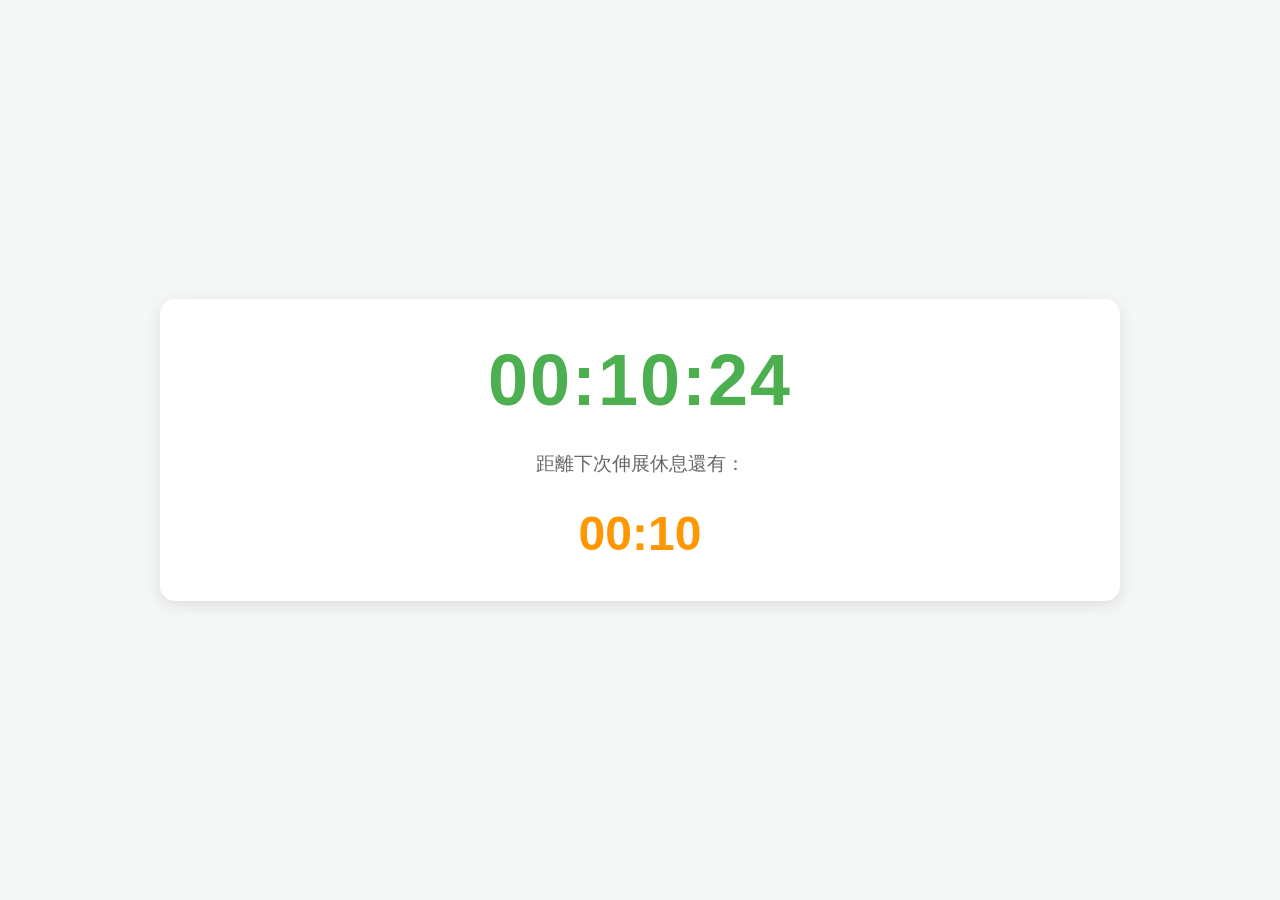
==== index.html @ 3ae5c91c "PosePause AI Assistant" ====
<!doctype html>
<html lang="zh-TW">
  <head>
    <meta charset="UTF-8" />
    <meta name="viewport" content="width=device-width, initial-scale=1.0" />
    <title>辦公室防久坐小幫手</title>
    <link rel="stylesheet" href="style.css" />

    <script src="https://cdn.jsdelivr.net/npm/@tensorflow/tfjs@1.3.1/dist/tf.min.js"></script>
    <script src="https://cdn.jsdelivr.net/npm/@teachablemachine/pose@0.8/dist/teachablemachine-pose.min.js"></script>
  </head>
  <body>
    <div id="dashboard-container" class="container">
      <h1 id="current-time">00:00:00</h1>
      <p style="font-size: 1.2rem; color: #666;">距離下次伸展休息還有：</p>
      <h2 id="time-left">00:10</h2>
    </div>

    <div id="reminder-modal" class="modal-overlay" style="display: none">
      <div class="modal-box">
        <h2>起來動一動！</h2>
        <p>你已經坐了 1 小時，請站起來伸展</p>
        <div class="btn-group">
          <button class="btn-primary" onclick="startExercise()">開始運動</button>
          <button class="btn-secondary" onclick="snooze()">稍後提醒</button>
        </div>
      </div>
    </div>

    <div id="yoga-container" class="container" style="display: none">
      <h2 id="instruction-text">請稍候...</h2>
      
      <div class="yoga-display">
        <div class="canvas-wrapper">
          <canvas id="canvas"></canvas>
        </div>
        <div class="image-wrapper">
          <img id="pose-image" src="" alt="示範動作" style="display:none;" />
        </div>
      </div>
      
      <div id="label-container"></div>
    </div>

    <div id="game-container" class="container" style="display: none">
      <h2>挑戰成功！來玩場遊戲放鬆一下</h2>
      <iframe
        src="./nonograms/index.html"
        width="100%"
        height="600px"
        frameborder="0"
      ></iframe>
      <button class="btn-primary" style="margin-top: 20px;" onclick="backToWork()">結束休息，開始工作並重新計時</button>
    </div>

    <script src="yoga.js"></script>
    <script src="reminder.js"></script>
  </body>
</html>
---- style.css ----
body {
    font-family: 'Segoe UI', Tahoma, Geneva, Verdana, sans-serif;
    margin: 0;
    padding: 0;
    background-color: #f4f7f6;
    color: #333;
    display: flex;
    justify-content: center;
    align-items: center;
    min-height: 100vh;
}

.container {
    width: 80%;
    max-width: 900px; 
    background: white;
    padding: 30px;
    border-radius: 15px;
    box-shadow: 0 4px 15px rgba(0,0,0,0.1);
    text-align: center;
    display: flex;
    flex-direction: column;
    align-items: center;
}

.modal-overlay {
    position: fixed;
    top: 0; left: 0; width: 100%; height: 100%;
    background: rgba(0, 0, 0, 0.6);
    display: flex;
    justify-content: center;
    align-items: center;
    z-index: 1000;
}

.modal-box {
    background: white;
    padding: 40px;
    border-radius: 12px;
    text-align: center;
    box-shadow: 0 5px 20px rgba(0,0,0,0.2);
}

.btn-group {
    margin-top: 20px;
}

button {
    padding: 10px 20px;
    border: none;
    border-radius: 5px;
    font-size: 16px;
    cursor: pointer;
    margin: 0 10px;
    transition: 0.3s;
}

.btn-primary { background-color: #4CAF50; color: white; }
.btn-primary:hover { background-color: #45a049; }
.btn-secondary { background-color: #ccc; color: black; }
.btn-secondary:hover { background-color: #bbb; }


.yoga-display {
    display: flex;
    justify-content: center;
    align-items: center;
    gap: 20px;
    width: 100%;
    margin-top: 15px;
}

.canvas-wrapper {
    border: 3px solid #4CAF50;
    border-radius: 10px;
    overflow: hidden;
}

.image-wrapper img {
    max-width: 250px; 
    max-height: 400px; 
    border-radius: 10px;
    border: 3px dashed #4CAF50;
    object-fit: contain; 
}

iframe {
    border-radius: 10px;
    border: 1px solid #ddd;
    margin-top: 20px;
}

/* time styles */
#current-time {
    font-size: 4.5rem;
    margin: 10px 0;
    color: #4CAF50;
    font-weight: bold;
    letter-spacing: 2px;
}

#time-left {
    font-size: 3rem;
    margin: 10px 0;
    color: #FF9800; 
}
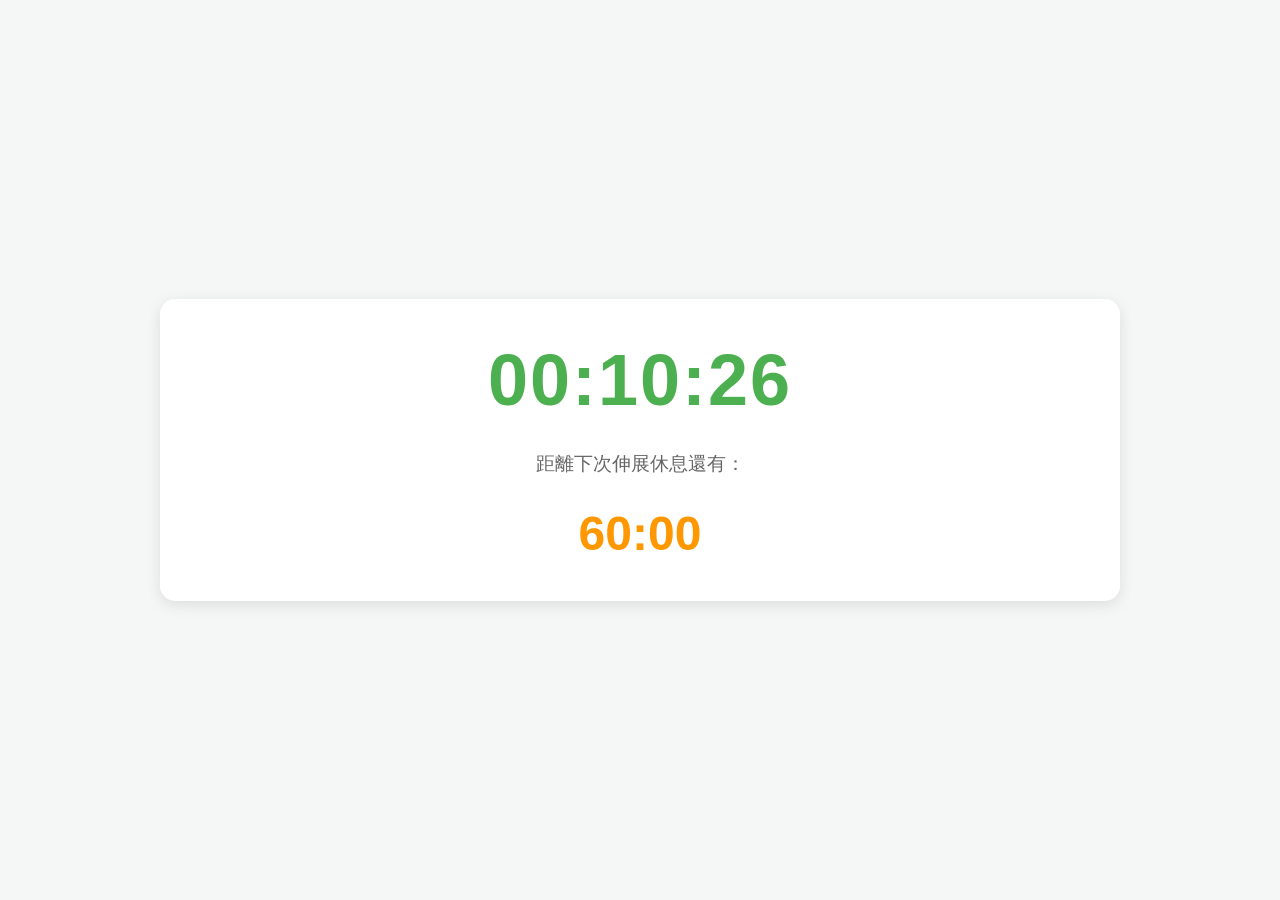
==== commit a5014d69: "modify the interface" ====
--- a/index.html
+++ b/index.html
@@ -13,7 +13,7 @@
     <div id="dashboard-container" class="container">
       <h1 id="current-time">00:00:00</h1>
       <p style="font-size: 1.2rem; color: #666;">距離下次伸展休息還有：</p>
-      <h2 id="time-left">00:10</h2>
+      <h2 id="time-left">60:00</h2>
     </div>
 
     <div id="reminder-modal" class="modal-overlay" style="display: none">
